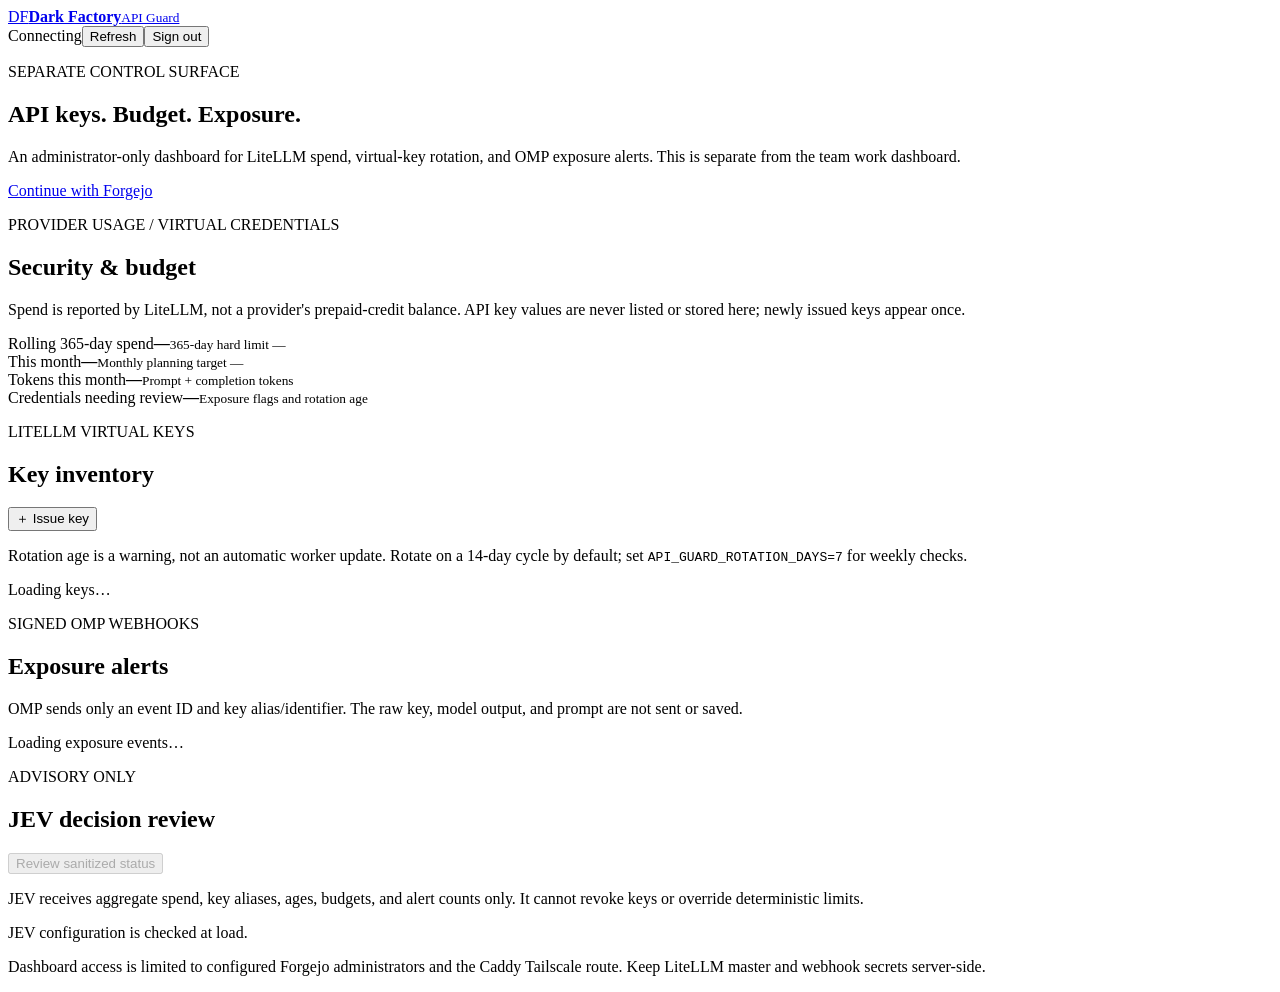
==== Docker-Documents/api-guard-dashboard/static/index.html @ 3f59d355 "Add standalone API Guard dashboard" ====
<!doctype html>
<html lang="en" data-theme="dark">
<head>
  <meta charset="utf-8">
  <meta name="viewport" content="width=device-width,initial-scale=1">
  <meta name="theme-color" content="#11151c">
  <title>Dark Factory — API Guard</title>
  <link rel="stylesheet" href="/api-guard/static/styles.css?v=1">
  <script src="/api-guard/static/app.js?v=1" defer></script>
</head>
<body>
  <main class="shell">
    <header class="topbar">
      <a class="brand" href="/api-guard/" aria-label="Dark Factory API Guard home"><span class="mark">DF</span><span><strong>Dark Factory</strong><small>API Guard</small></span></a>
      <div class="top-actions"><span id="connection" role="status">Connecting</span><span id="identity"></span><button id="refresh" class="button secondary hidden" type="button">Refresh</button><button id="logout" class="button ghost hidden" type="button">Sign out</button></div>
    </header>

    <section id="login" class="login-card hidden" aria-labelledby="login-title">
      <p class="eyebrow">SEPARATE CONTROL SURFACE</p>
      <h1 id="login-title">API keys. Budget. Exposure.</h1>
      <p class="muted">An administrator-only dashboard for LiteLLM spend, virtual-key rotation, and OMP exposure alerts. This is separate from the team work dashboard.</p>
      <a id="login-link" class="button primary" href="/api-guard/auth/start">Continue with Forgejo</a>
      <p id="login-error" class="error" role="alert"></p>
    </section>

    <section id="dashboard" class="hidden" aria-label="API Guard dashboard">
      <div class="page-heading"><div><p class="eyebrow">PROVIDER USAGE / VIRTUAL CREDENTIALS</p><h1>Security &amp; budget</h1><p class="muted">Spend is reported by LiteLLM, not a provider's prepaid-credit balance. API key values are never listed or stored here; newly issued keys appear once.</p></div><span id="as-of" class="muted"></span></div>
      <div id="status-banner" class="notice hidden" role="status"></div>

      <section class="metrics" aria-label="Spend summary">
        <article class="metric"><span>Rolling 365-day spend</span><strong id="annual-spend">—</strong><small id="annual-detail">365-day hard limit —</small><div class="progress"><span id="annual-bar"></span></div></article>
        <article class="metric"><span>This month</span><strong id="monthly-spend">—</strong><small id="monthly-detail">Monthly planning target —</small><div class="progress"><span id="monthly-bar"></span></div></article>
        <article class="metric"><span>Tokens this month</span><strong id="monthly-tokens">—</strong><small id="token-detail">Prompt + completion tokens</small></article>
        <article class="metric"><span>Credentials needing review</span><strong id="key-alert-count">—</strong><small id="key-alert-detail">Exposure flags and rotation age</small></article>
      </section>

      <div class="two-column">
        <section class="panel" aria-labelledby="key-title">
          <div class="section-heading"><div><p class="eyebrow">LITELLM VIRTUAL KEYS</p><h2 id="key-title">Key inventory</h2></div><button id="show-create" class="button primary" type="button">＋ Issue key</button></div>
          <p class="section-note">Rotation age is a warning, not an automatic worker update. Rotate on a 14-day cycle by default; set <code>API_GUARD_ROTATION_DAYS=7</code> for weekly checks.</p>
          <div id="keys" class="table-wrap" aria-live="polite"><p class="loading">Loading keys…</p></div>
        </section>
        <section class="panel" aria-labelledby="exposure-title">
          <div class="section-heading"><div><p class="eyebrow">SIGNED OMP WEBHOOKS</p><h2 id="exposure-title">Exposure alerts</h2></div></div>
          <p class="section-note">OMP sends only an event ID and key alias/identifier. The raw key, model output, and prompt are not sent or saved.</p>
          <div id="exposures" class="event-list" aria-live="polite"><p class="loading">Loading exposure events…</p></div>
        </section>
      </div>

      <section class="panel advisor" aria-labelledby="jev-title">
        <div class="section-heading"><div><p class="eyebrow">ADVISORY ONLY</p><h2 id="jev-title">JEV decision review</h2></div><button id="ask-jev" class="button secondary" type="button" disabled>Review sanitized status</button></div>
        <p class="section-note">JEV receives aggregate spend, key aliases, ages, budgets, and alert counts only. It cannot revoke keys or override deterministic limits.</p>
        <div id="jev-status" class="notice">JEV configuration is checked at load.</div>
        <pre id="jev-review" class="review-output hidden" aria-live="polite"></pre>
      </section>
      <footer><p>Dashboard access is limited to configured Forgejo administrators and the Caddy Tailscale route. Keep LiteLLM master and webhook secrets server-side.</p></footer>
    </section>
  </main>

  <dialog id="create-dialog" aria-labelledby="create-title">
    <form id="create-form">
      <header class="dialog-heading"><div><p class="eyebrow">SCOPED CREDENTIAL</p><h2 id="create-title">Issue LiteLLM key</h2></div><button id="close-create" class="icon-button" type="button" aria-label="Close">×</button></header>
      <label>Alias<input id="key-alias" maxlength="100" autocomplete="off" required placeholder="fable-worker-01"></label>
      <label>Allowed model aliases<input id="key-models" value="luna" maxlength="256" required aria-describedby="model-help"><small id="model-help">Comma-separated; must match LiteLLM model aliases.</small></label>
      <div class="form-grid"><label>Spend cap (USD)<input id="key-budget" type="number" min="0.01" step="0.01" required value="100"></label><label>Budget reset<select id="key-budget-duration"><option value="30d">30 days</option><option value="7d">7 days</option><option value="1d">1 day</option></select></label></div>
      <p class="notice">New key expires after <strong id="key-expiry-days">28</strong> days. Save the returned key directly to its consumer's secret store; it is not retrievable later.</p>
      <p id="create-error" class="error" role="alert"></p>
      <footer><button id="cancel-create" class="button secondary" type="button">Cancel</button><button id="submit-create" class="button primary" type="submit">Create key</button></footer>
    </form>
  </dialog>

  <dialog id="secret-dialog" aria-labelledby="secret-title">
    <div class="secret-card"><header class="dialog-heading"><div><p class="eyebrow">ONE-TIME DISPLAY</p><h2 id="secret-title">Copy new key to its secret store</h2></div></header>
      <p id="secret-note" class="notice">The key is shown once. Do not paste it into chat, logs, tickets, or source control.</p>
      <label>New LiteLLM key<textarea id="new-secret" readonly rows="3" spellcheck="false"></textarea></label>
      <div class="inline-actions"><button id="copy-secret" class="button secondary" type="button">Copy key</button><span id="secret-copy-status" role="status"></span></div>
      <footer><button id="close-secret" class="button primary" type="button">Done — I saved it</button></footer>
    </div>
  </dialog>
  <div id="toast" class="toast hidden" role="status" aria-live="polite"></div>
</body>
</html>
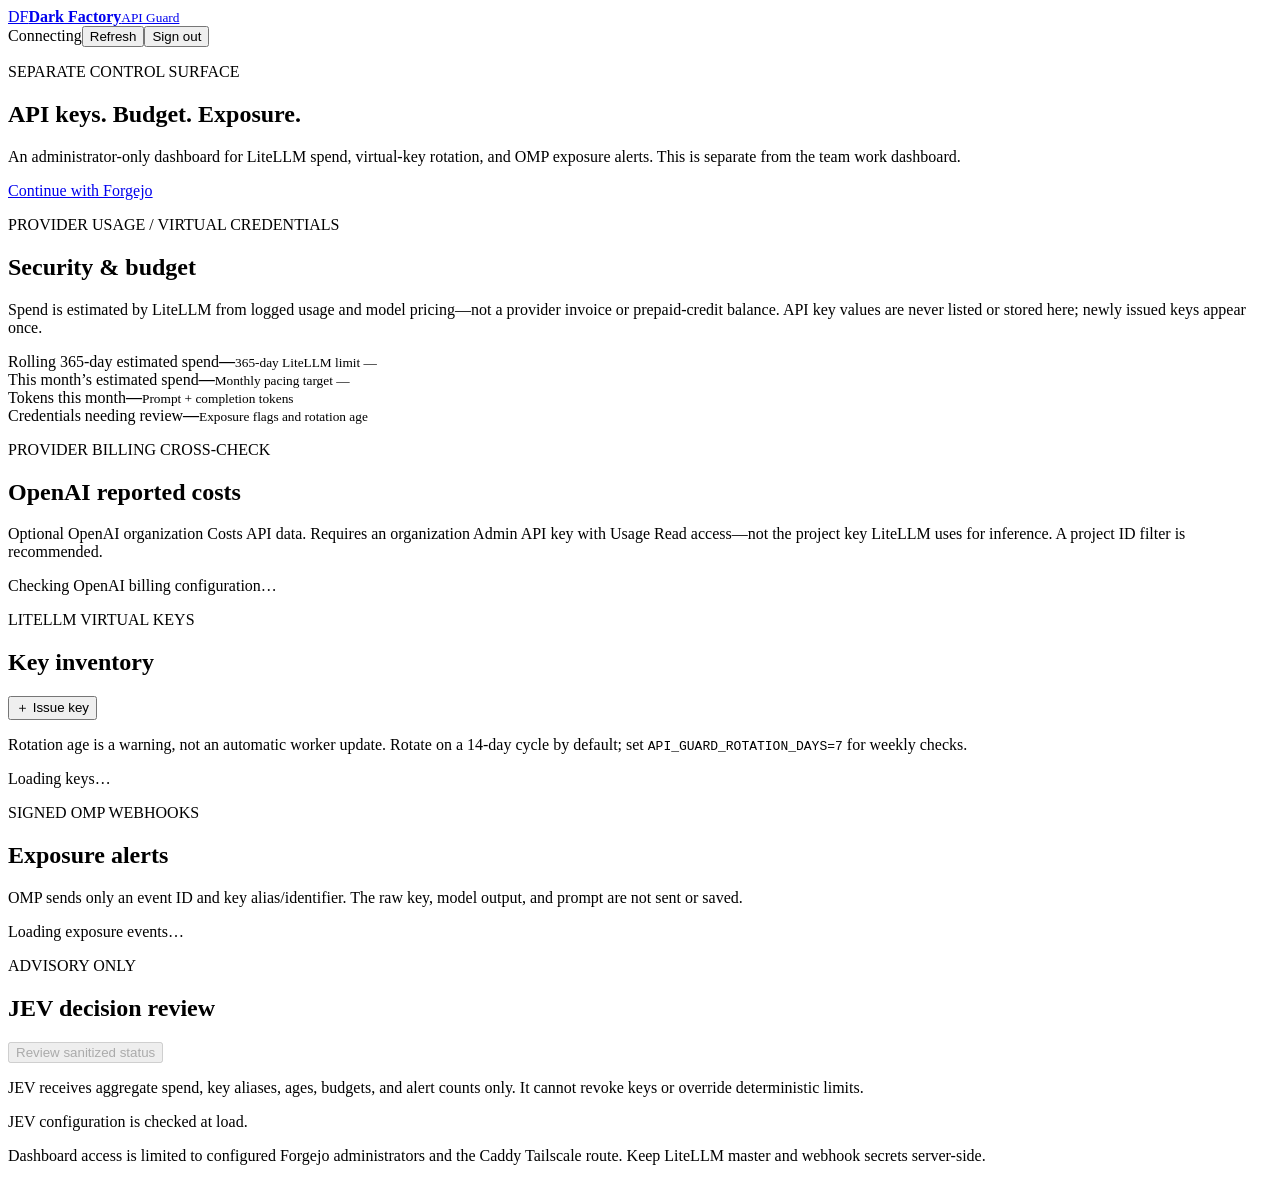
==== commit a9ca7ddd: "Add OpenAI provider cost cross-check" ====
--- a/Docker-Documents/api-guard-dashboard/static/index.html
+++ b/Docker-Documents/api-guard-dashboard/static/index.html
@@ -24,14 +24,20 @@
     </section>
 
     <section id="dashboard" class="hidden" aria-label="API Guard dashboard">
-      <div class="page-heading"><div><p class="eyebrow">PROVIDER USAGE / VIRTUAL CREDENTIALS</p><h1>Security &amp; budget</h1><p class="muted">Spend is reported by LiteLLM, not a provider's prepaid-credit balance. API key values are never listed or stored here; newly issued keys appear once.</p></div><span id="as-of" class="muted"></span></div>
+      <div class="page-heading"><div><p class="eyebrow">PROVIDER USAGE / VIRTUAL CREDENTIALS</p><h1>Security &amp; budget</h1><p class="muted">Spend is estimated by LiteLLM from logged usage and model pricing—not a provider invoice or prepaid-credit balance. API key values are never listed or stored here; newly issued keys appear once.</p></div><span id="as-of" class="muted"></span></div>
       <div id="status-banner" class="notice hidden" role="status"></div>
 
       <section class="metrics" aria-label="Spend summary">
-        <article class="metric"><span>Rolling 365-day spend</span><strong id="annual-spend">—</strong><small id="annual-detail">365-day hard limit —</small><div class="progress"><span id="annual-bar"></span></div></article>
-        <article class="metric"><span>This month</span><strong id="monthly-spend">—</strong><small id="monthly-detail">Monthly planning target —</small><div class="progress"><span id="monthly-bar"></span></div></article>
+        <article class="metric"><span>Rolling 365-day estimated spend</span><strong id="annual-spend">—</strong><small id="annual-detail">365-day LiteLLM limit —</small><div class="progress"><span id="annual-bar"></span></div></article>
+        <article class="metric"><span>This month’s estimated spend</span><strong id="monthly-spend">—</strong><small id="monthly-detail">Monthly pacing target —</small><div class="progress"><span id="monthly-bar"></span></div></article>
         <article class="metric"><span>Tokens this month</span><strong id="monthly-tokens">—</strong><small id="token-detail">Prompt + completion tokens</small></article>
         <article class="metric"><span>Credentials needing review</span><strong id="key-alert-count">—</strong><small id="key-alert-detail">Exposure flags and rotation age</small></article>
+      </section>
+
+      <section class="panel provider-panel" aria-labelledby="openai-costs-title">
+        <div class="section-heading"><div><p class="eyebrow">PROVIDER BILLING CROSS-CHECK</p><h2 id="openai-costs-title">OpenAI reported costs</h2></div></div>
+        <p class="section-note">Optional OpenAI organization Costs API data. Requires an organization Admin API key with Usage Read access—not the project key LiteLLM uses for inference. A project ID filter is recommended.</p>
+        <div id="openai-costs" class="provider-costs" role="status">Checking OpenAI billing configuration…</div>
       </section>
 
       <div class="two-column">
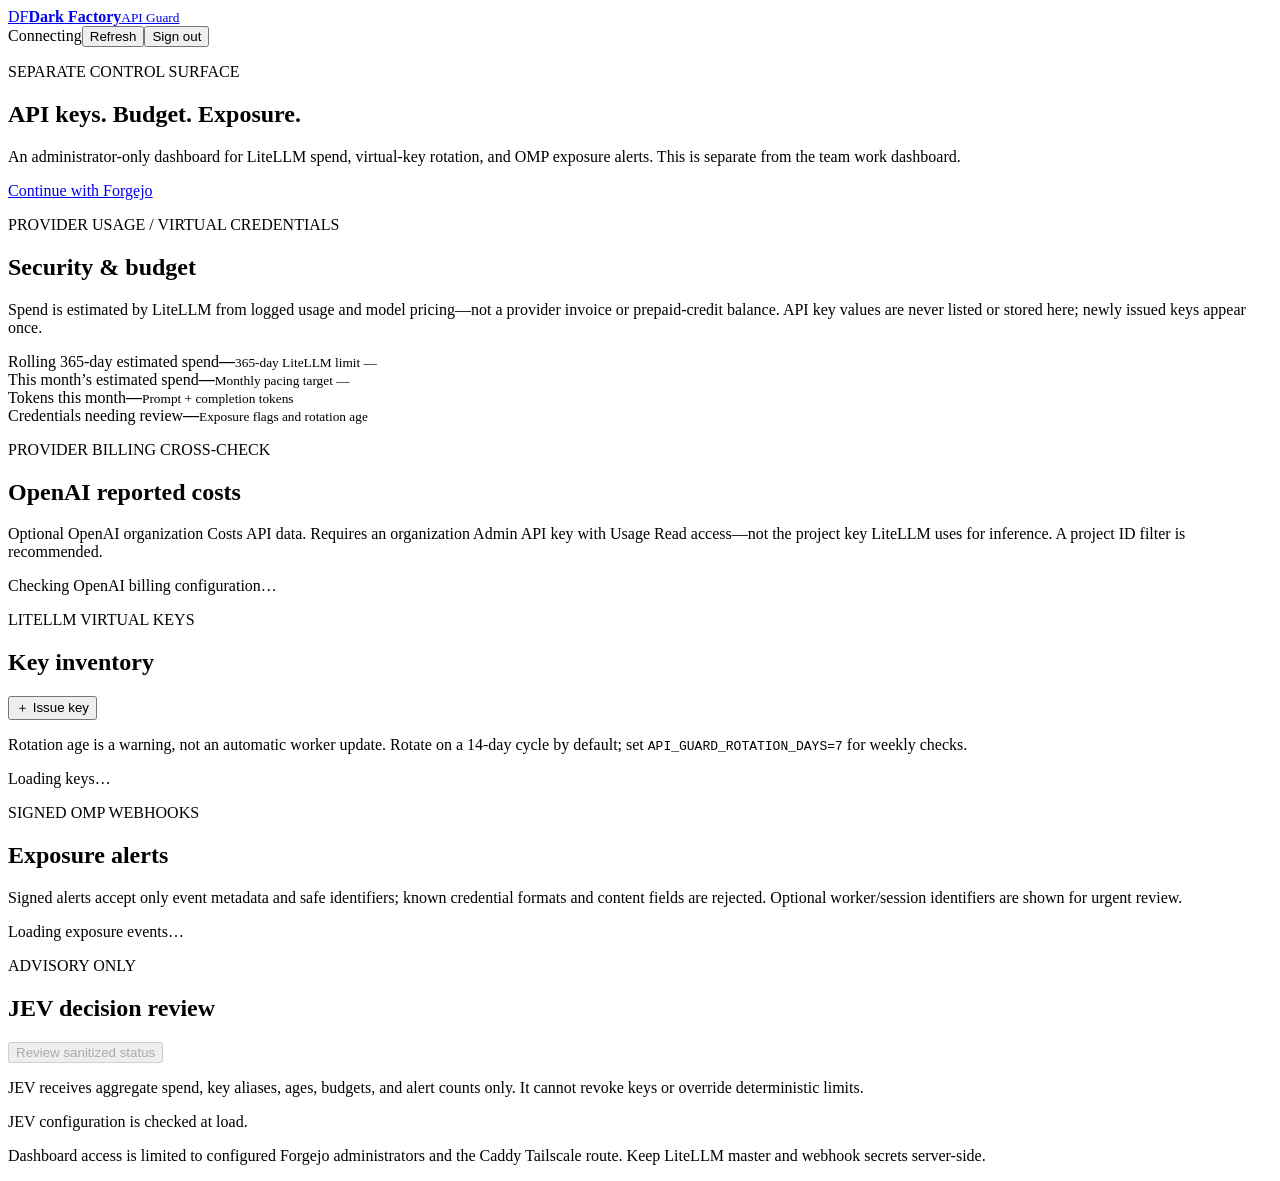
==== commit 9c956b54: "Add Keybroker worker credential lifecycle" ====
--- a/Docker-Documents/api-guard-dashboard/static/index.html
+++ b/Docker-Documents/api-guard-dashboard/static/index.html
@@ -48,7 +48,7 @@
         </section>
         <section class="panel" aria-labelledby="exposure-title">
           <div class="section-heading"><div><p class="eyebrow">SIGNED OMP WEBHOOKS</p><h2 id="exposure-title">Exposure alerts</h2></div></div>
-          <p class="section-note">OMP sends only an event ID and key alias/identifier. The raw key, model output, and prompt are not sent or saved.</p>
+          <p class="section-note">Signed alerts accept only event metadata and safe identifiers; known credential formats and content fields are rejected. Optional worker/session identifiers are shown for urgent review.</p>
           <div id="exposures" class="event-list" aria-live="polite"><p class="loading">Loading exposure events…</p></div>
         </section>
       </div>
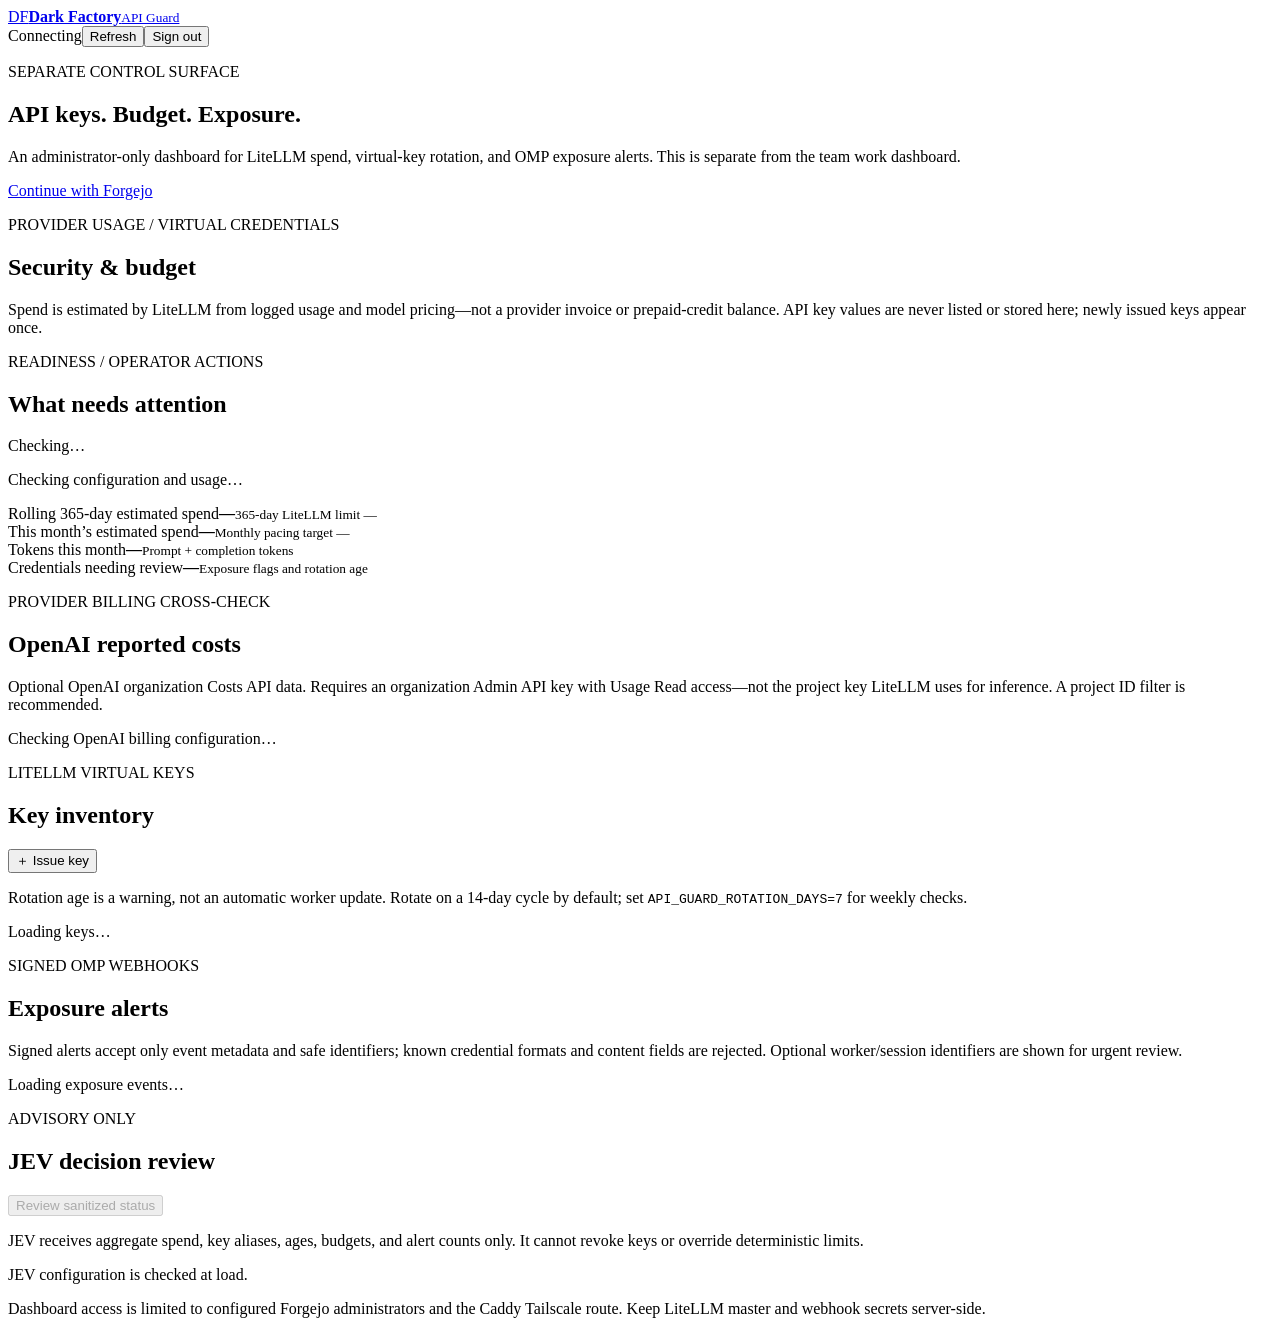
==== commit 44953470: "Add API Guard operational action panel" ====
--- a/Docker-Documents/api-guard-dashboard/static/index.html
+++ b/Docker-Documents/api-guard-dashboard/static/index.html
@@ -5,8 +5,8 @@
   <meta name="viewport" content="width=device-width,initial-scale=1">
   <meta name="theme-color" content="#11151c">
   <title>Dark Factory — API Guard</title>
-  <link rel="stylesheet" href="/api-guard/static/styles.css?v=1">
-  <script src="/api-guard/static/app.js?v=1" defer></script>
+  <link rel="stylesheet" href="/api-guard/static/styles.css?v=2">
+  <script src="/api-guard/static/app.js?v=2" defer></script>
 </head>
 <body>
   <main class="shell">
@@ -26,6 +26,16 @@
     <section id="dashboard" class="hidden" aria-label="API Guard dashboard">
       <div class="page-heading"><div><p class="eyebrow">PROVIDER USAGE / VIRTUAL CREDENTIALS</p><h1>Security &amp; budget</h1><p class="muted">Spend is estimated by LiteLLM from logged usage and model pricing—not a provider invoice or prepaid-credit balance. API key values are never listed or stored here; newly issued keys appear once.</p></div><span id="as-of" class="muted"></span></div>
       <div id="status-banner" class="notice hidden" role="status"></div>
+
+      <section class="panel action-panel" aria-labelledby="action-title">
+        <div class="section-heading">
+          <div><p class="eyebrow">READINESS / OPERATOR ACTIONS</p><h2 id="action-title">What needs attention</h2></div>
+          <span id="readiness-count" class="muted">Checking…</span>
+        </div>
+        <div id="readiness-items" class="action-list" aria-live="polite">
+          <p class="loading">Checking configuration and usage…</p>
+        </div>
+      </section>
 
       <section class="metrics" aria-label="Spend summary">
         <article class="metric"><span>Rolling 365-day estimated spend</span><strong id="annual-spend">—</strong><small id="annual-detail">365-day LiteLLM limit —</small><div class="progress"><span id="annual-bar"></span></div></article>
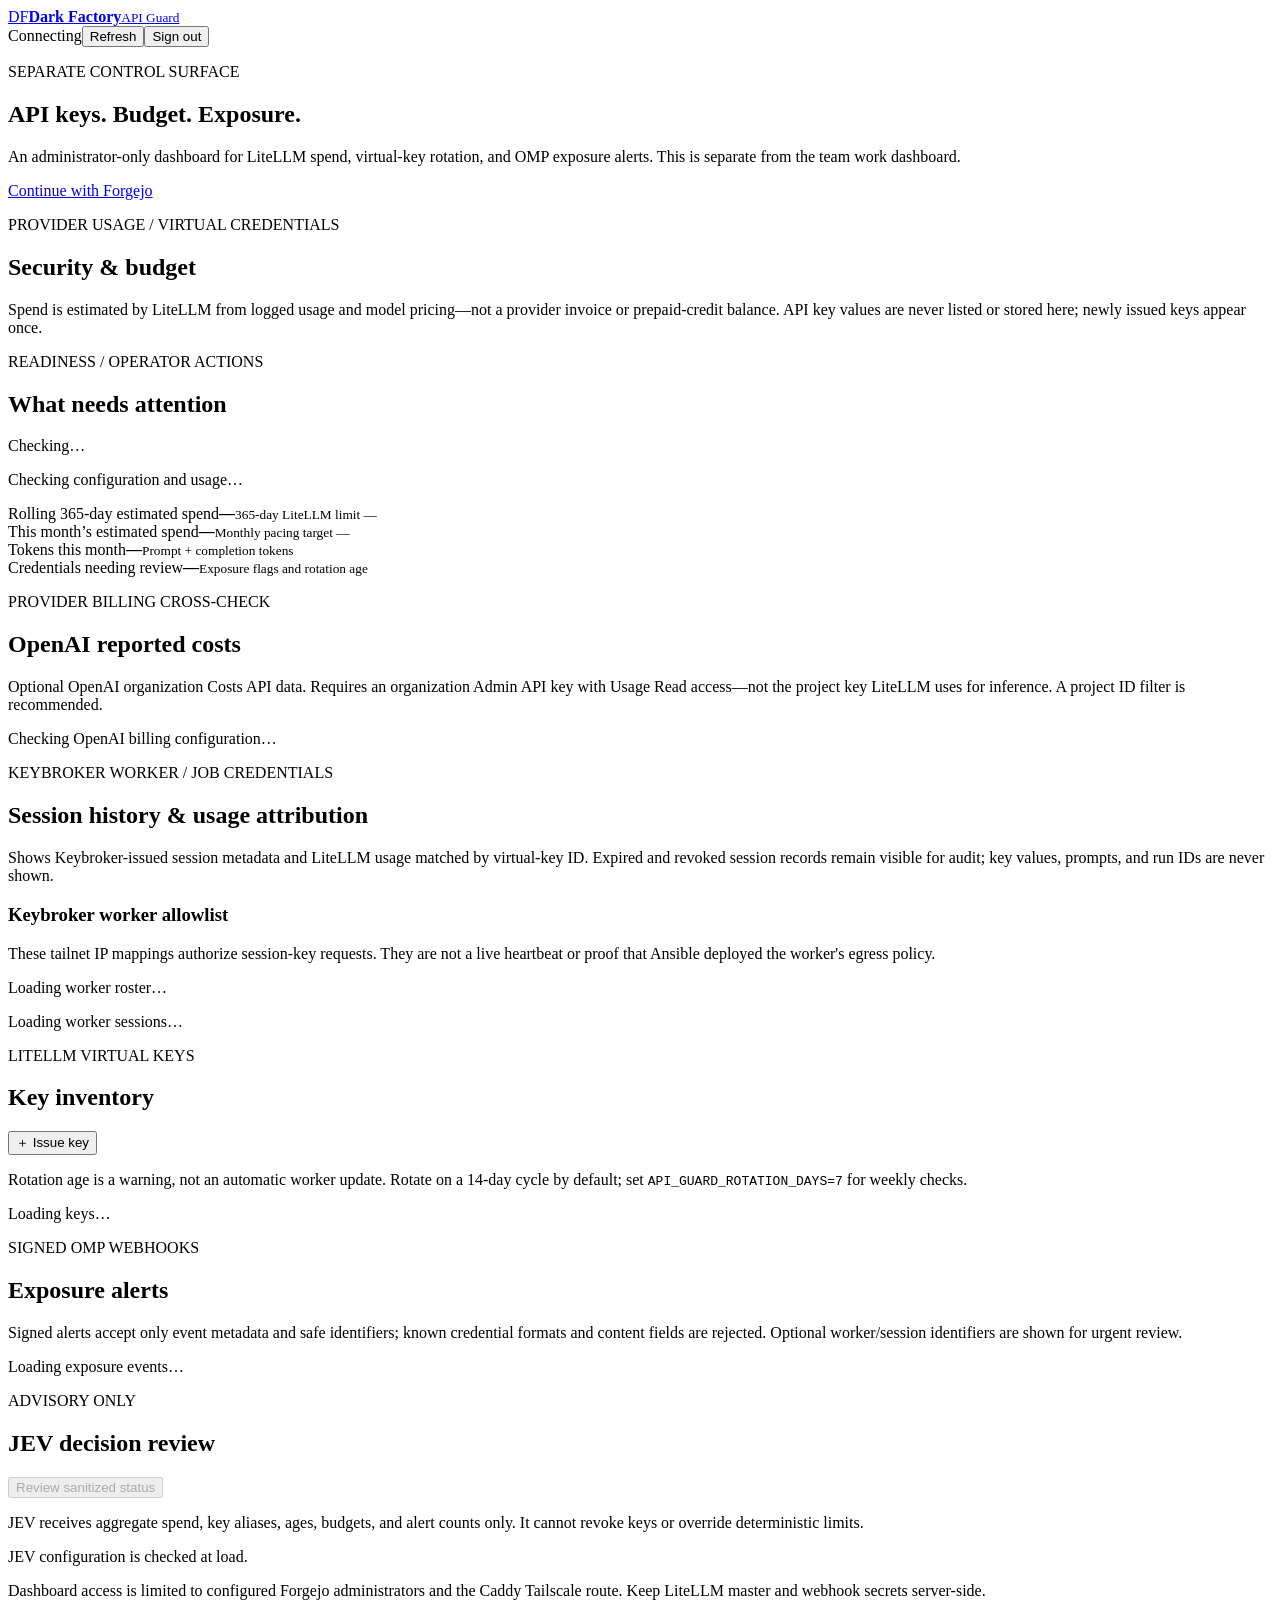
==== commit f568df1e: "Complete worker security and dashboard operations" ====
--- a/Docker-Documents/api-guard-dashboard/static/index.html
+++ b/Docker-Documents/api-guard-dashboard/static/index.html
@@ -5,8 +5,8 @@
   <meta name="viewport" content="width=device-width,initial-scale=1">
   <meta name="theme-color" content="#11151c">
   <title>Dark Factory — API Guard</title>
-  <link rel="stylesheet" href="/api-guard/static/styles.css?v=2">
-  <script src="/api-guard/static/app.js?v=2" defer></script>
+  <link rel="stylesheet" href="/api-guard/static/styles.css?v=4">
+  <script src="/api-guard/static/app.js?v=4" defer></script>
 </head>
 <body>
   <main class="shell">
@@ -48,6 +48,18 @@
         <div class="section-heading"><div><p class="eyebrow">PROVIDER BILLING CROSS-CHECK</p><h2 id="openai-costs-title">OpenAI reported costs</h2></div></div>
         <p class="section-note">Optional OpenAI organization Costs API data. Requires an organization Admin API key with Usage Read access—not the project key LiteLLM uses for inference. A project ID filter is recommended.</p>
         <div id="openai-costs" class="provider-costs" role="status">Checking OpenAI billing configuration…</div>
+      </section>
+
+      <section class="panel" aria-labelledby="worker-session-title">
+        <div class="section-heading"><div><p class="eyebrow">KEYBROKER WORKER / JOB CREDENTIALS</p><h2 id="worker-session-title">Session history &amp; usage attribution</h2></div></div>
+        <p class="section-note">Shows Keybroker-issued session metadata and LiteLLM usage matched by virtual-key ID. Expired and revoked session records remain visible for audit; key values, prompts, and run IDs are never shown.</p>
+
+        <h3>Keybroker worker allowlist</h3>
+        <p class="section-note">These tailnet IP mappings authorize session-key requests. They are not a live heartbeat or proof that Ansible deployed the worker's egress policy.</p>
+        <div id="worker-roster" class="table-wrap" aria-live="polite"><p class="loading">Loading worker roster…</p></div>
+        <div id="worker-session-summary" class="session-summary" aria-live="polite"></div>
+        <div id="worker-sessions" class="table-wrap" aria-live="polite"><p class="loading">Loading worker sessions…</p></div>
+        <div id="unmatched-usage" class="table-wrap"></div>
       </section>
 
       <div class="two-column">
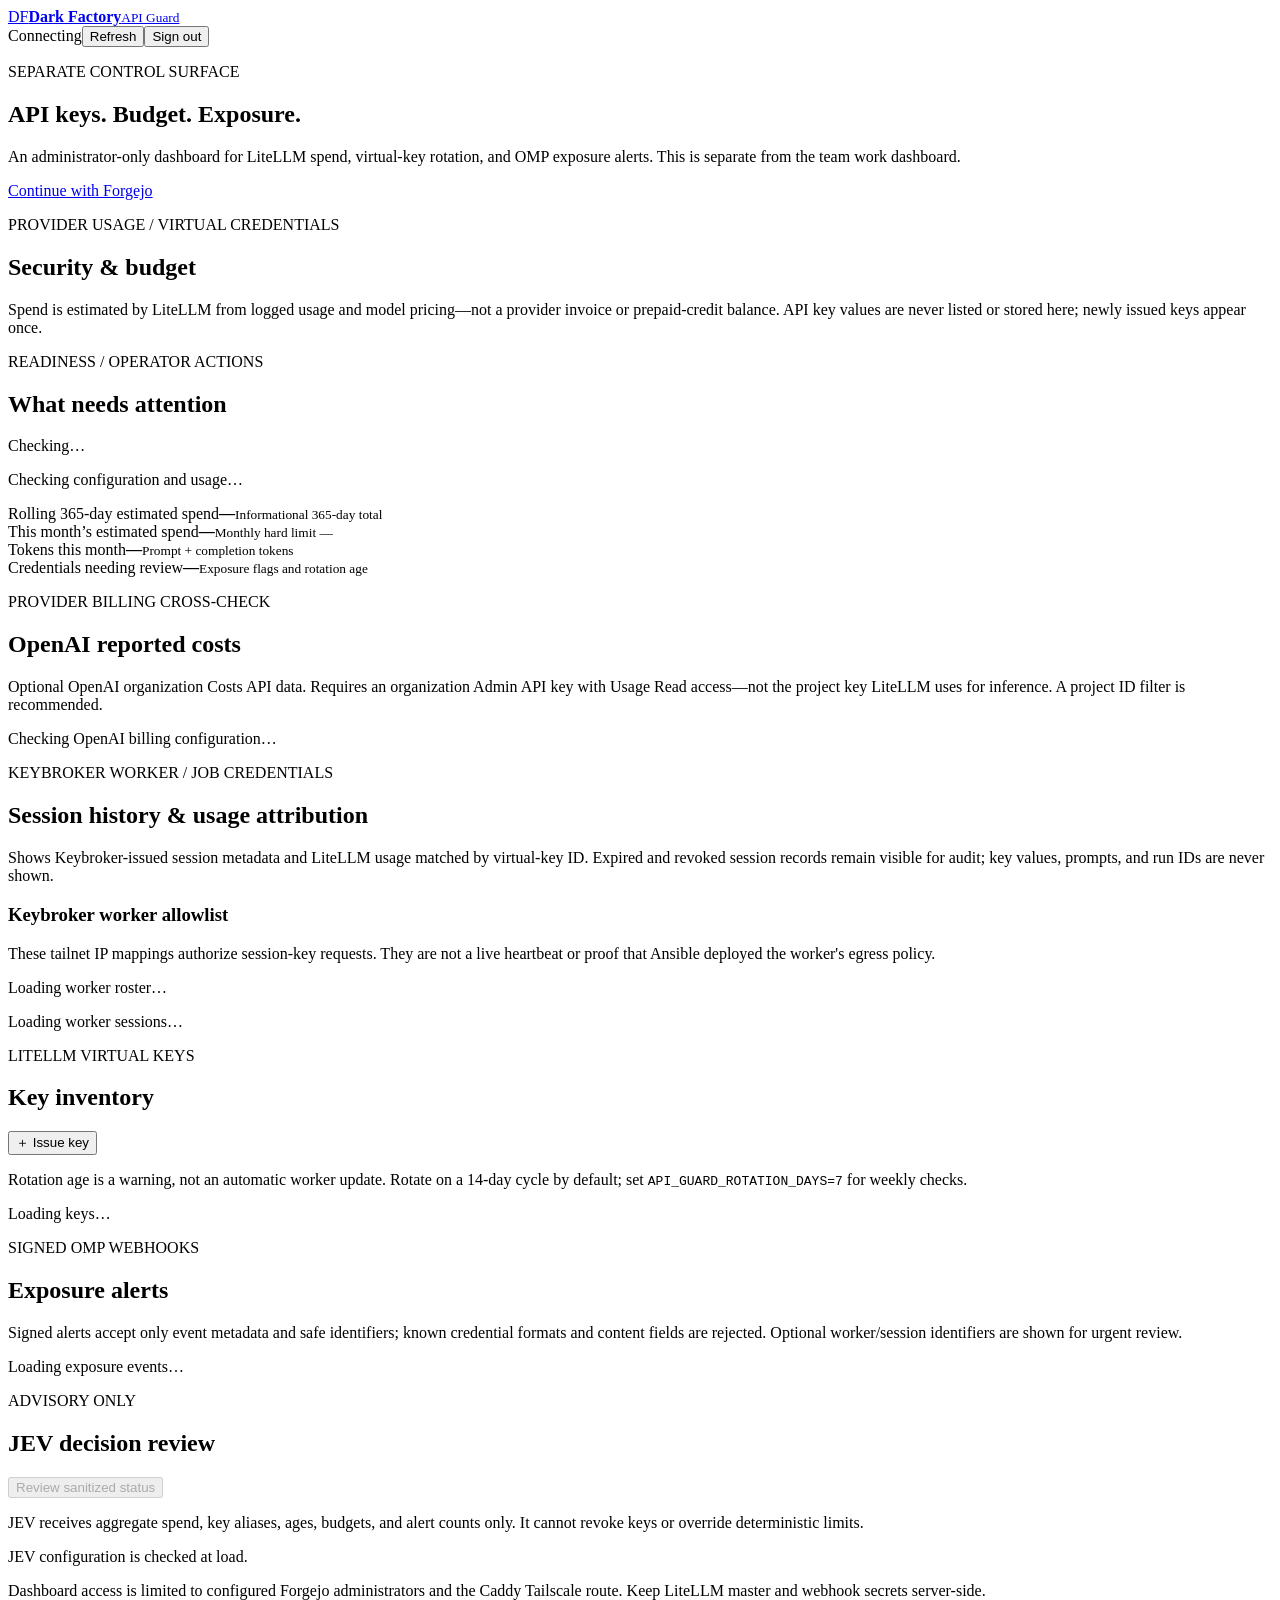
==== commit a477b767: "Update factory services and deployment docs" ====
--- a/Docker-Documents/api-guard-dashboard/static/index.html
+++ b/Docker-Documents/api-guard-dashboard/static/index.html
@@ -6,7 +6,7 @@
   <meta name="theme-color" content="#11151c">
   <title>Dark Factory — API Guard</title>
   <link rel="stylesheet" href="/api-guard/static/styles.css?v=4">
-  <script src="/api-guard/static/app.js?v=4" defer></script>
+  <script src="/api-guard/static/app.js?v=5" defer></script>
 </head>
 <body>
   <main class="shell">
@@ -38,8 +38,8 @@
       </section>
 
       <section class="metrics" aria-label="Spend summary">
-        <article class="metric"><span>Rolling 365-day estimated spend</span><strong id="annual-spend">—</strong><small id="annual-detail">365-day LiteLLM limit —</small><div class="progress"><span id="annual-bar"></span></div></article>
-        <article class="metric"><span>This month’s estimated spend</span><strong id="monthly-spend">—</strong><small id="monthly-detail">Monthly pacing target —</small><div class="progress"><span id="monthly-bar"></span></div></article>
+        <article class="metric"><span>Rolling 365-day estimated spend</span><strong id="rolling-spend">—</strong><small id="rolling-detail">Informational 365-day total</small></article>
+        <article class="metric"><span>This month’s estimated spend</span><strong id="monthly-spend">—</strong><small id="monthly-detail">Monthly hard limit —</small><div class="progress"><span id="monthly-bar"></span></div></article>
         <article class="metric"><span>Tokens this month</span><strong id="monthly-tokens">—</strong><small id="token-detail">Prompt + completion tokens</small></article>
         <article class="metric"><span>Credentials needing review</span><strong id="key-alert-count">—</strong><small id="key-alert-detail">Exposure flags and rotation age</small></article>
       </section>
